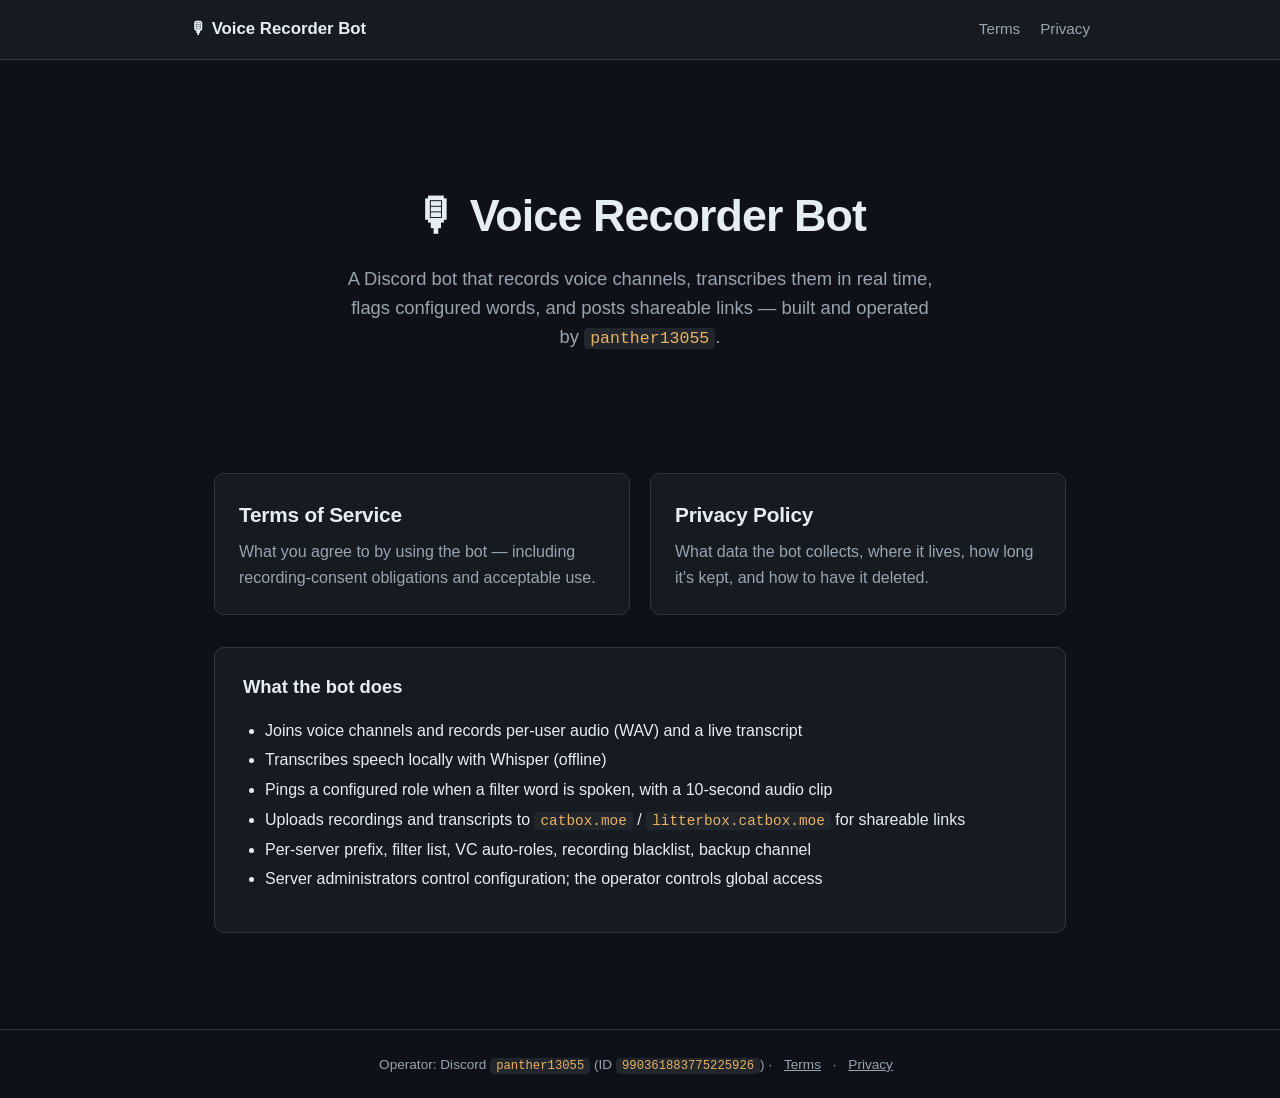
==== index.html @ 3dd1e453 "Initial commit: Voice Recorder Bot legal docs site" ====
<!doctype html>
<html lang="en">
<head>
<meta charset="utf-8">
<meta name="viewport" content="width=device-width, initial-scale=1">
<title>Voice Recorder Bot</title>
<meta name="description" content="A Discord voice-recording bot with live transcription, filter-word alerts, per-server config, and shareable links.">
<link rel="stylesheet" href="style.css">
</head>
<body>
<header>
  <div class="inner">
    <a class="logo" href="index.html">🎙 Voice Recorder Bot</a>
    <nav>
      <a href="terms.html">Terms</a>
      <a href="privacy.html">Privacy</a>
    </nav>
  </div>
</header>
<main>
  <section class="hero">
    <h1>🎙 Voice Recorder Bot</h1>
    <p class="tagline">
      A Discord bot that records voice channels, transcribes them in real time,
      flags configured words, and posts shareable links — built and operated by
      <code>panther13055</code>.
    </p>
  </section>

  <div class="card-grid">
    <a class="card" href="terms.html">
      <h2>Terms of Service</h2>
      <p>What you agree to by using the bot — including recording-consent obligations and acceptable use.</p>
    </a>
    <a class="card" href="privacy.html">
      <h2>Privacy Policy</h2>
      <p>What data the bot collects, where it lives, how long it's kept, and how to have it deleted.</p>
    </a>
  </div>

  <div class="feature-list">
    <h3>What the bot does</h3>
    <ul>
      <li>Joins voice channels and records per-user audio (WAV) and a live transcript</li>
      <li>Transcribes speech locally with Whisper (offline)</li>
      <li>Pings a configured role when a filter word is spoken, with a 10-second audio clip</li>
      <li>Uploads recordings and transcripts to <code>catbox.moe</code> / <code>litterbox.catbox.moe</code> for shareable links</li>
      <li>Per-server prefix, filter list, VC auto-roles, recording blacklist, backup channel</li>
      <li>Server administrators control configuration; the operator controls global access</li>
    </ul>
  </div>
</main>
<footer>
  Operator: Discord <code>panther13055</code> (ID <code>990361883775225926</code>) ·
  <a href="terms.html">Terms</a> ·
  <a href="privacy.html">Privacy</a>
</footer>
</body>
</html>
---- style.css ----
:root {
    --bg: #0e1117;
    --surface: #161b22;
    --surface-2: #21262d;
    --text: #e6edf3;
    --text-dim: #9aa4af;
    --accent: #5865f2;
    --accent-hover: #4752c4;
    --border: #30363d;
    --warn: #f0b232;
    --danger: #f85149;
    --good: #3fb950;
}

* {
    box-sizing: border-box;
}

html {
    scroll-behavior: smooth;
}

body {
    margin: 0;
    background: var(--bg);
    color: var(--text);
    font-family: -apple-system, BlinkMacSystemFont, "Segoe UI", "SF Pro Text",
        "Helvetica Neue", Arial, sans-serif;
    line-height: 1.6;
    font-size: 16px;
    -webkit-font-smoothing: antialiased;
}

header {
    background: var(--surface);
    border-bottom: 1px solid var(--border);
    padding: 16px 24px;
    position: sticky;
    top: 0;
    z-index: 10;
    backdrop-filter: blur(8px);
}

header .inner {
    max-width: 900px;
    margin: 0 auto;
    display: flex;
    align-items: center;
    gap: 16px;
}

header .logo {
    font-weight: 700;
    color: var(--text);
    text-decoration: none;
    font-size: 1.05rem;
    display: flex;
    align-items: center;
    gap: 8px;
}

header nav {
    margin-left: auto;
    display: flex;
    gap: 20px;
}

header nav a {
    color: var(--text-dim);
    text-decoration: none;
    font-size: 0.95rem;
    transition: color 0.15s;
}

header nav a:hover,
header nav a.active {
    color: var(--text);
}

main {
    max-width: 900px;
    margin: 0 auto;
    padding: 48px 24px 96px;
}

main h1 {
    font-size: 2.2rem;
    margin: 0 0 8px;
    letter-spacing: -0.02em;
}

main h2 {
    font-size: 1.5rem;
    margin: 36px 0 12px;
    letter-spacing: -0.01em;
    padding-top: 8px;
    border-top: 1px solid var(--border);
}

main h2:first-of-type {
    border-top: none;
    padding-top: 0;
}

main h3 {
    font-size: 1.15rem;
    margin: 24px 0 8px;
}

main p,
main li {
    color: var(--text);
}

main strong {
    color: #ffffff;
}

main em {
    color: var(--text-dim);
}

main a {
    color: var(--accent);
    text-decoration: none;
}

main a:hover {
    text-decoration: underline;
}

code,
kbd {
    font-family: "SF Mono", "Menlo", Consolas, monospace;
    background: var(--surface-2);
    padding: 1px 6px;
    border-radius: 4px;
    font-size: 0.9em;
    color: #e9b160;
}

pre {
    background: var(--surface);
    border: 1px solid var(--border);
    padding: 14px 16px;
    border-radius: 8px;
    overflow-x: auto;
    line-height: 1.45;
}

pre code {
    background: none;
    padding: 0;
    color: var(--text);
}

ul,
ol {
    padding-left: 22px;
}

li {
    margin-bottom: 4px;
}

table {
    border-collapse: collapse;
    width: 100%;
    margin: 16px 0;
    font-size: 0.95em;
}

th,
td {
    border: 1px solid var(--border);
    padding: 8px 12px;
    text-align: left;
    vertical-align: top;
}

th {
    background: var(--surface);
    font-weight: 600;
}

td code {
    word-break: break-word;
}

hr {
    border: 0;
    border-top: 1px solid var(--border);
    margin: 32px 0;
}

.last-updated {
    color: var(--text-dim);
    font-size: 0.9rem;
    margin-bottom: 28px;
}

.callout {
    background: var(--surface);
    border-left: 4px solid var(--warn);
    padding: 16px 20px;
    border-radius: 6px;
    margin: 24px 0;
}

.callout.warning {
    border-left-color: var(--danger);
}

.callout.good {
    border-left-color: var(--good);
}

footer {
    border-top: 1px solid var(--border);
    padding: 24px;
    text-align: center;
    color: var(--text-dim);
    font-size: 0.85rem;
}

footer a {
    color: var(--text-dim);
    margin: 0 8px;
}

/* Landing-page specific */
.hero {
    padding: 72px 0 56px;
    text-align: center;
}

.hero h1 {
    font-size: 2.8rem;
    margin-bottom: 12px;
}

.hero .tagline {
    color: var(--text-dim);
    font-size: 1.15rem;
    max-width: 600px;
    margin: 0 auto 40px;
}

.card-grid {
    display: grid;
    gap: 20px;
    grid-template-columns: 1fr 1fr;
    margin-top: 24px;
}

@media (max-width: 700px) {
    .card-grid {
        grid-template-columns: 1fr;
    }
    .hero h1 {
        font-size: 2rem;
    }
}

.card {
    background: var(--surface);
    border: 1px solid var(--border);
    border-radius: 10px;
    padding: 24px;
    text-decoration: none;
    color: var(--text);
    transition: border-color 0.15s, transform 0.15s;
    display: block;
}

.card:hover {
    border-color: var(--accent);
    transform: translateY(-2px);
}

.card h2 {
    margin: 0 0 8px;
    font-size: 1.3rem;
    border: 0;
    padding: 0;
}

.card p {
    color: var(--text-dim);
    margin: 0;
}

.feature-list {
    background: var(--surface);
    border: 1px solid var(--border);
    border-radius: 10px;
    padding: 24px 28px;
    margin-top: 32px;
}

.feature-list h3 {
    margin-top: 0;
}
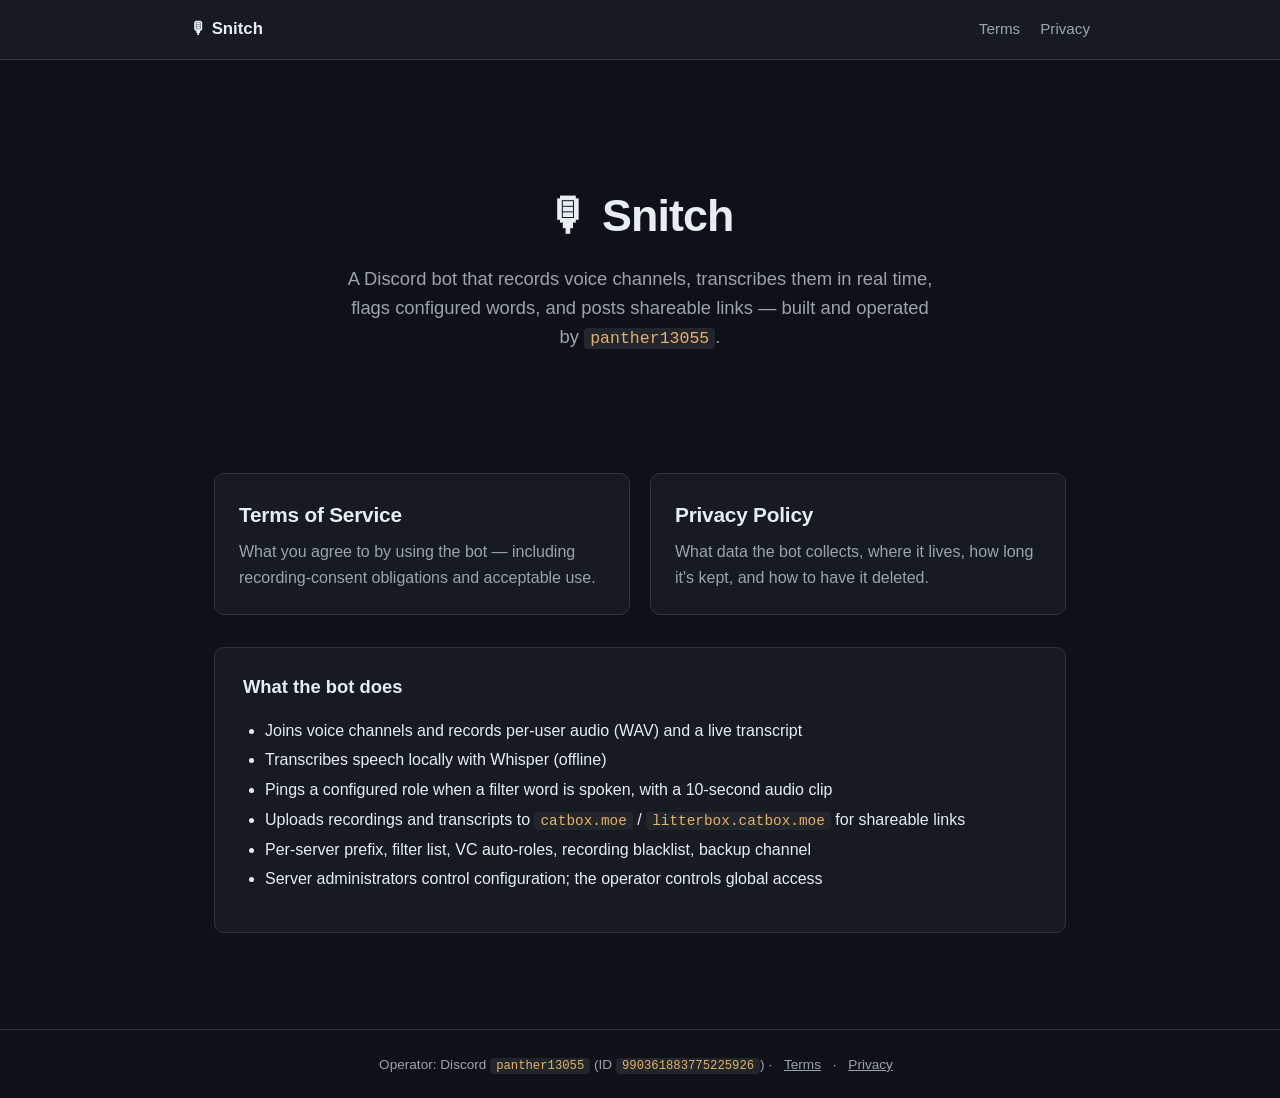
==== commit 004a80e3: "Rewrite Terms and Privacy; finish Snitch rebrand Restructure both policies in a cleaner, professiona" ====
--- a/index.html
+++ b/index.html
@@ -3,14 +3,14 @@
 <head>
 <meta charset="utf-8">
 <meta name="viewport" content="width=device-width, initial-scale=1">
-<title>Voice Recorder Bot</title>
+<title>Snitch</title>
 <meta name="description" content="A Discord voice-recording bot with live transcription, filter-word alerts, per-server config, and shareable links.">
 <link rel="stylesheet" href="style.css">
 </head>
 <body>
 <header>
   <div class="inner">
-    <a class="logo" href="index.html">🎙 Voice Recorder Bot</a>
+    <a class="logo" href="index.html">🎙 Snitch</a>
     <nav>
       <a href="terms.html">Terms</a>
       <a href="privacy.html">Privacy</a>
@@ -19,7 +19,7 @@
 </header>
 <main>
   <section class="hero">
-    <h1>🎙 Voice Recorder Bot</h1>
+    <h1>🎙 Snitch</h1>
     <p class="tagline">
       A Discord bot that records voice channels, transcribes them in real time,
       flags configured words, and posts shareable links — built and operated by
